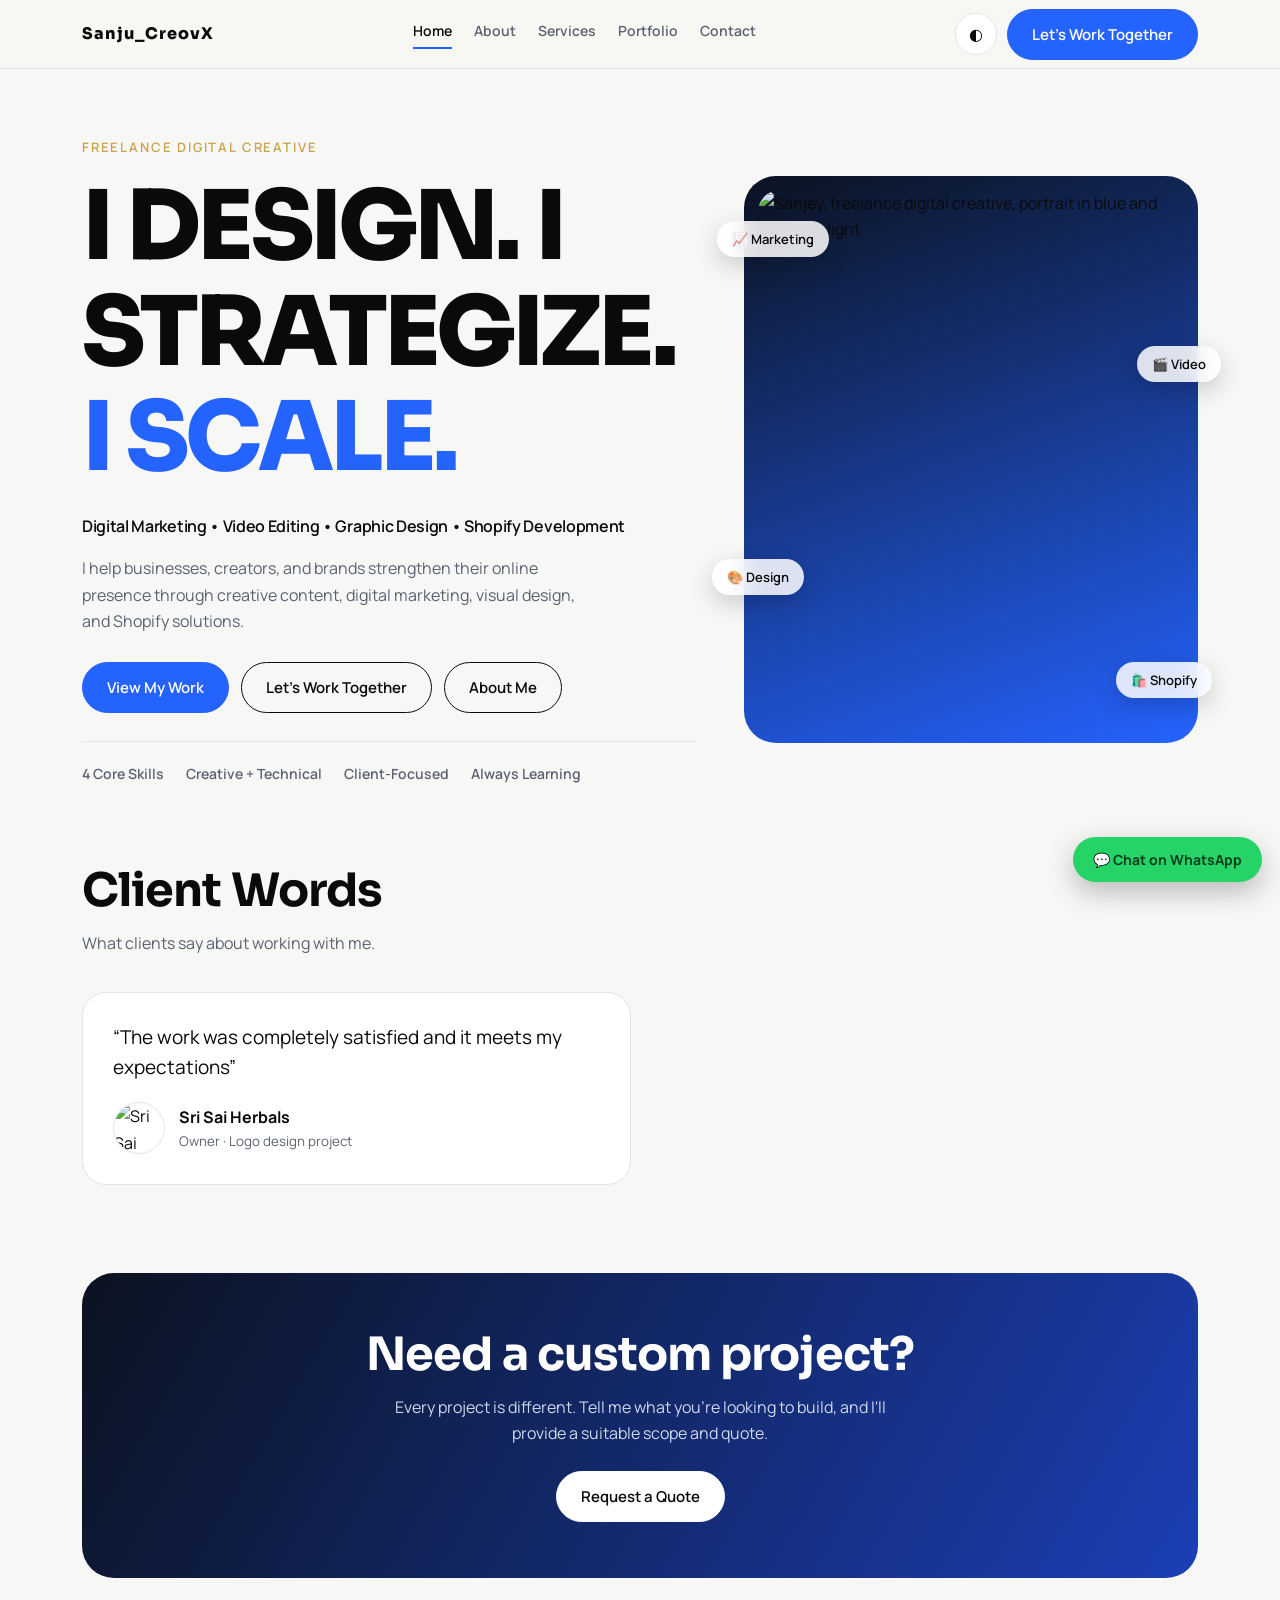
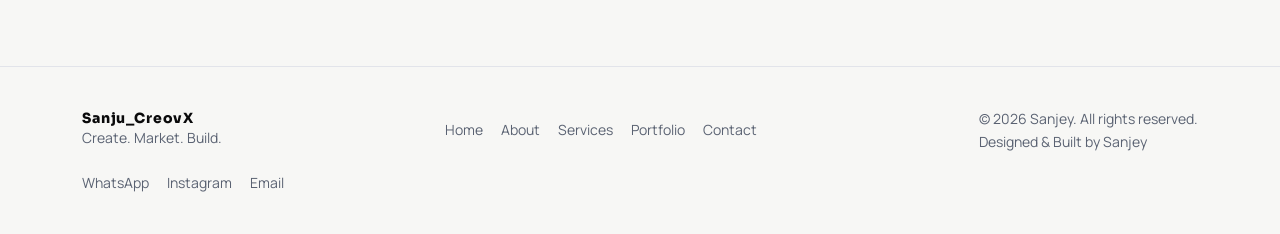
==== index.html @ 8a7eca06 "Add files via upload" ====
<!DOCTYPE html><html lang="en"><head>
<meta charset="utf-8">
<meta name="viewport" content="width=device-width, initial-scale=1">
<title>Sanjey | Freelance Digital Marketing, Video Editing &amp; Shopify</title>
<link rel="preconnect" href="https://fonts.googleapis.com"><link rel="preconnect" href="https://fonts.gstatic.com" crossorigin="">
<link href="https://fonts.googleapis.com/css2?family=Sora:wght@500;700;800&amp;family=Manrope:wght@400;500;600;700&amp;display=swap" rel="stylesheet">
<script>try{var t=localStorage.getItem("theme");if(t)document.documentElement.dataset.theme=t}catch(e){}</script>
<link rel="stylesheet" href="style.css">
<meta name="description" content="Freelance digital creative offering digital marketing, video editing, graphic design and Shopify store development for brands, creators and small businesses.">
<meta name="robots" content="index,follow,max-image-preview:large">
<meta name="theme-color" content="#0b1220">
<link rel="canonical" href="https://sanjeyyyyy.vercel.app/">
<meta property="og:site_name" content="Sanjey">
<meta property="og:type" content="website">
<meta property="og:title" content="Sanjey | Freelance Digital Marketing, Video Editing &amp; Shopify">
<meta property="og:description" content="Freelance digital creative offering digital marketing, video editing, graphic design and Shopify store development for brands, creators and small businesses.">
<meta property="og:url" content="https://sanjeyyyyy.vercel.app/">
<meta property="og:image" content="https://sanjeyyyyy.vercel.app/images/og-image.png">
<meta property="og:image:width" content="1200"><meta property="og:image:height" content="630">
<meta property="og:locale" content="en_IN">
<meta name="twitter:card" content="summary_large_image">
<meta name="twitter:title" content="Sanjey | Freelance Digital Marketing, Video Editing &amp; Shopify">
<meta name="twitter:description" content="Freelance digital creative offering digital marketing, video editing, graphic design and Shopify store development for brands, creators and small businesses.">
<meta name="twitter:image" content="https://sanjeyyyyy.vercel.app/images/og-image.png">
<link rel="icon" href="favicon.svg" type="image/svg+xml">
<link rel="apple-touch-icon" href="apple-touch-icon.png">
<link rel="preload" as="image" href="images/sanjey-neon.webp" fetchpriority="high">
<script type="application/ld+json">{"@context":"https://schema.org","@graph":[{"@type":"WebSite","@id":"https://sanjeyyyyy.vercel.app/#website","url":"https://sanjeyyyyy.vercel.app/","name":"Sanjey","inLanguage":"en-IN"},{"@type":["Person","ProfessionalService"],"@id":"https://sanjeyyyyy.vercel.app/#sanjey","name":"Sanjey","url":"https://sanjeyyyyy.vercel.app/","image":"https://sanjeyyyyy.vercel.app/images/sanjey-neon.webp","jobTitle":"Freelance Digital Creative","description":"Freelance digital creative offering digital marketing, video editing, graphic design and Shopify store development for brands, creators and small businesses.","areaServed":"IN","knowsAbout":["Digital Marketing","Video Editing","Graphic Design","Shopify Development","Social Media Marketing","Meta Ads"],"sameAs":["https://instagram.com/Sanjuu_CreovX"],"hasOfferCatalog":{"@type":"OfferCatalog","name":"Services","itemListElement":[{"@type":"Offer","itemOffered":{"@type":"Service","name":"Digital Marketing"}},{"@type":"Offer","itemOffered":{"@type":"Service","name":"Video Editing"}},{"@type":"Offer","itemOffered":{"@type":"Service","name":"Graphic Design"}},{"@type":"Offer","itemOffered":{"@type":"Service","name":"Shopify Development"}}]}}]}</script>

</head>
<body>
<nav><div class="wrap">
<a href="index.html" class="logo">Sanju_CreovX</a>
<div class="links" id="links"><a href="index.html" class="on">Home</a><a href="about.html">About</a><a href="services.html">Services</a><a href="portfolio.html">Portfolio</a><a href="contact.html">Contact</a></div>
<div class="nr"><button class="ib" id="theme" aria-label="Toggle dark mode">◐</button><a class="btn p cta-nav" href="contact.html">Let's Work Together</a><button class="ib burger" id="burger" aria-label="Menu">☰</button></div>
</div></nav>

<header class="hero" id="home"><div class="wrap hg">
<div>
<span class="tag">FREELANCE DIGITAL CREATIVE</span>
<h1>I DESIGN. I STRATEGIZE. <span>I SCALE.</span></h1>
<h2 class="line">Digital Marketing • Video Editing • Graphic Design • Shopify Development</h2>
<p>I help businesses, creators, and brands strengthen their online presence through creative content, digital marketing, visual design, and Shopify solutions.</p>
<div class="ctas"><a class="btn p" href="portfolio.html">View My Work</a><a class="btn" href="contact.html">Let's Work Together</a><a class="btn" href="about.html">About Me</a></div>
<div class="trust"><span>4 Core Skills</span><span>Creative + Technical</span><span>Client-Focused</span><span>Always Learning</span></div>
</div>
<div class="pic"><img src="images/sanjey-neon.webp" width="899" height="1200" alt="Sanjey, freelance digital creative, portrait in blue and magenta light" fetchpriority="high">
<span class="chip c1">📈 Marketing</span><span class="chip c2">🎬 Video</span><span class="chip c3">🎨 Design</span><span class="chip c4">🛍️ Shopify</span></div>
</div></header>

<section id="testimonials" style="padding-top:0"><div class="wrap rv">
<h2>Client Words</h2><p class="sub">What clients say about working with me.</p>
<div class="grid g2" id="testi"><figure class="card tq"><blockquote>“The work was completely satisfied and it meets my expectations”</blockquote><figcaption><img src="images/sri-sai-herbals-logo.webp" alt="Sri Sai Herbals logo"><span><b>Sri Sai Herbals</b><small>Owner · Logo design project</small></span></figcaption></figure></div>
</div></section>

<section style="padding-top:0"><div class="wrap rv"><div class="quote"><h2>Need a custom project?</h2><p>Every project is different. Tell me what you're looking to build, and I'll provide a suitable scope and quote.</p><a class="btn" href="contact.html">Request a Quote</a></div></div></section>

<footer><div class="wrap">
<div><div class="logo" style="color:var(--ink)">Sanju_CreovX</div>Create. Market. Build.</div>
<div class="fl"><a href="index.html">Home</a><a href="about.html">About</a><a href="services.html">Services</a><a href="portfolio.html">Portfolio</a><a href="contact.html">Contact</a></div>
<div>© 2026 Sanjey. All rights reserved.<br>Designed &amp; Built by Sanjey</div>
</div></footer>

<script src="main.js"></script>


</body></html>
---- style.css ----
:root{--bg:#f7f7f5;--ink:#0a0a0b;--navy:#0b1220;--mute:#5a6272;--line:#e2e4ea;--card:#fff;--blue:#2563ff;--gold:#c9a24b;--r:24px}
[data-theme=dark]{--bg:#0b1220;--ink:#f1f3f8;--mute:#9aa4b8;--line:#22304a;--card:#111b30}
*{box-sizing:border-box}html{scroll-behavior:smooth}
body{margin:0;background:var(--bg);color:var(--ink);font:16px/1.65 Manrope,system-ui,sans-serif}
h1,h2,h3,.logo{font-family:Sora,system-ui,sans-serif;line-height:1.1;margin:0}
a{color:inherit;text-decoration:none}img{max-width:100%;display:block}
.wrap{max-width:1160px;margin:0 auto;padding:0 22px}
section{padding:88px 0}
h2{font-size:clamp(28px,4.4vw,46px);letter-spacing:-.02em;margin-bottom:14px}
.sub{color:var(--mute);max-width:56ch;margin:0 0 36px}
.btn{display:inline-block;font:600 15px Manrope;padding:14px 24px;border-radius:999px;border:1.5px solid var(--ink);cursor:pointer;transition:transform .2s;background:none;color:var(--ink)}
.btn:hover{transform:translateY(-2px)}.btn.p{background:var(--blue);border-color:var(--blue);color:#fff}
:focus-visible{outline:3px solid var(--blue);outline-offset:3px}
nav{position:sticky;top:0;z-index:20;border-bottom:1px solid var(--line)}nav::before{content:"";position:absolute;inset:0;z-index:-1;backdrop-filter:blur(14px);-webkit-backdrop-filter:blur(14px);background:color-mix(in srgb,var(--bg) 82%,transparent)}
nav .wrap{display:flex;align-items:center;justify-content:space-between;height:68px;gap:16px}
.logo{font-weight:800;letter-spacing:.06em}
.links{display:flex;gap:22px;font-size:14px;font-weight:600}.links a{color:var(--mute)}.links a:hover{color:var(--ink)}
.nr{display:flex;gap:10px;align-items:center}
.ib{width:42px;height:42px;border-radius:50%;border:1px solid var(--line);background:var(--card);color:var(--ink);cursor:pointer;font-size:16px}
.burger{display:none}
@media(max-width:960px){.links{position:fixed;inset:68px 0 0;z-index:25;overflow-y:auto;background:var(--bg);flex-direction:column;padding:32px 22px;font-size:22px;gap:20px;display:none}.links a{padding:6px 0;color:var(--ink)}.links a.on{border-bottom:0;color:var(--blue)}body.menu-open{overflow:hidden}.links.open{display:flex}.burger{display:block}.cta-nav{display:none}}
.hero{padding:64px 0 80px}.hg{display:grid;grid-template-columns:1.15fr .85fr;gap:48px;align-items:center}
.tag{display:inline-block;font:600 13px Manrope;letter-spacing:.14em;color:var(--gold);margin-bottom:18px}
.hero h1{font-size:clamp(44px,8vw,96px);letter-spacing:-.04em;font-weight:800}
.hero h1 span{color:var(--blue)}
.line{font-weight:600;margin:22px 0 10px}.hero p{color:var(--mute);max-width:52ch}
.ctas{display:flex;gap:12px;flex-wrap:wrap;margin:28px 0}
.trust{display:flex;gap:10px 22px;flex-wrap:wrap;font-size:14px;font-weight:600;color:var(--mute);padding-top:20px;border-top:1px solid var(--line)}
.pic{position:relative;border-radius:32px;background:linear-gradient(160deg,var(--navy),var(--blue));padding:14px;aspect-ratio:4/5}
.pic img{width:100%;height:100%;object-fit:cover;border-radius:22px}
.chip{position:absolute;background:rgba(255,255,255,.85);backdrop-filter:blur(10px);color:#0a0a0b;font:600 13px Manrope;padding:9px 15px;border-radius:999px;box-shadow:0 8px 24px rgba(0,0,0,.18)}
.c1{top:8%;left:-6%}.c2{top:30%;right:-5%}.c3{bottom:26%;left:-7%}.c4{bottom:8%;right:-3%}
@media(max-width:860px){.hg{grid-template-columns:1fr}.pic{order:-1;max-width:420px}.c1,.c3{left:-2%}.c2,.c4{right:-2%}}
.grid{display:grid;gap:18px}.g2{grid-template-columns:repeat(2,1fr)}.g4{grid-template-columns:repeat(4,1fr)}
@media(max-width:860px){.g2,.g4{grid-template-columns:1fr}}@media(min-width:861px) and (max-width:1050px){.g4{grid-template-columns:repeat(2,1fr)}}
.card{background:var(--card);border:1px solid var(--line);border-radius:var(--r);padding:30px;transition:transform .25s,box-shadow .25s}
.card:hover{transform:translateY(-4px);box-shadow:0 18px 40px rgba(11,18,32,.1)}
.card h3{font-size:22px;margin-bottom:10px}.card p{color:var(--mute);margin:0 0 14px}
.card ul{margin:0 0 18px;padding-left:18px;color:var(--mute);font-size:14.5px;columns:2}
.card .more{font-weight:700;color:var(--blue)}
.ico{font-size:30px;margin-bottom:14px}
.about{display:grid;grid-template-columns:.8fr 1.2fr;gap:48px;align-items:center}
@media(max-width:860px){.about{grid-template-columns:1fr}}
.about img{border-radius:28px;aspect-ratio:1;object-fit:cover;object-position:top;width:100%}
.chips{display:flex;flex-wrap:wrap;gap:8px;margin-top:18px}
.chips span{border:1px solid var(--line);background:var(--card);border-radius:999px;padding:7px 14px;font-size:14px;font-weight:600}
.dark{background:var(--navy);color:#f1f3f8}.dark .sub,.dark .card p{color:#a8b2c8}
.dark .card{background:#111c33;border-color:#22304a}.dark .tab{color:#f1f3f8;border-color:#2a3a58}
.dark .chips span{background:#0b1220;border-color:#2a3a58}
.tabs{display:flex;gap:8px;flex-wrap:wrap;margin-bottom:22px}
.tab{font:600 14px Manrope;padding:10px 18px;border-radius:999px;border:1px solid var(--line);background:none;color:var(--ink);cursor:pointer;white-space:nowrap}
.tab.on{background:var(--blue);border-color:var(--blue);color:#fff}
.tools{display:flex;flex-wrap:wrap;gap:10px;margin-top:26px}
.dark .tools span{background:#111c33;border:1px solid #22304a;border-radius:14px;padding:10px 16px;font-weight:600;font-size:14px}
.proj .th{aspect-ratio:16/10;border-radius:18px;margin-bottom:16px;display:flex;align-items:flex-end;padding:14px;color:#fff;font:700 13px Sora}
.proj small{color:var(--blue);font-weight:700}.proj .badge{float:right;font-size:11px;border:1px solid var(--line);border-radius:999px;padding:2px 10px;color:var(--mute)}
.proj.hide{display:none}
.vid{aspect-ratio:16/9;border-radius:20px;background:linear-gradient(135deg,#0b1220,#1f3a8a);display:grid;place-items:center;margin-bottom:14px}
.play{width:64px;height:64px;border-radius:50%;background:#fff;color:#0a0a0b;display:grid;place-items:center;font-size:22px}
.steps{counter-reset:s}.step{counter-increment:s;padding:24px}.step::before{content:"0" counter(s);font:800 34px Sora;color:var(--blue);display:block;margin-bottom:10px}
.step h3{font-size:19px}
.g5{grid-template-columns:repeat(5,1fr)}@media(max-width:1000px){.g5{grid-template-columns:1fr 1fr}}@media(max-width:600px){.g5{grid-template-columns:1fr}}
.quote{background:linear-gradient(120deg,var(--navy),#1b3fb5);color:#fff;border-radius:32px;padding:56px 32px;text-align:center}
.quote p{color:#cfd7ea;max-width:52ch;margin:12px auto 24px}.quote .btn{background:#fff;color:#0a0a0b;border-color:#fff}
form{display:grid;gap:14px;grid-template-columns:1fr 1fr}form .f{grid-column:1/-1}
@media(max-width:700px){form{grid-template-columns:1fr}}
label{font-size:13px;font-weight:700;display:grid;gap:6px}
input,select,textarea{font:inherit;padding:13px 14px;border-radius:14px;border:1px solid var(--line);background:var(--card);color:var(--ink);width:100%}
.hp{position:absolute;left:-9999px}#ok{display:none;padding:18px;border-radius:16px;background:#e8f0ff;color:#0b1220;font-weight:600;margin-top:16px}
footer{border-top:1px solid var(--line);padding:40px 0;color:var(--mute);font-size:14px}
footer .wrap{display:flex;flex-wrap:wrap;gap:18px;justify-content:space-between;align-items:center}
.fl{display:flex;gap:18px}
.rv{opacity:0;transform:translateY(18px);transition:opacity .6s,transform .6s}.rv.in{opacity:1;transform:none}
@media(prefers-reduced-motion:reduce){*{transition:none!important;scroll-behavior:auto!important}.rv{opacity:1;transform:none}}
.links a.on{color:var(--ink);border-bottom:2px solid var(--blue);padding-bottom:4px}

.proj .th.img{background:#fff;border:1px solid var(--line);padding:10px;align-items:center;justify-content:center}.proj .th.img img{width:100%;height:100%;object-fit:contain}
.tq{margin:0}.tq blockquote{margin:0 0 20px;font-size:19px;line-height:1.55}.tq figcaption{display:flex;align-items:center;gap:14px}.tq img{width:52px;height:52px;border-radius:50%;object-fit:cover;background:#fff;border:1px solid var(--line)}.tq small{display:block;color:var(--mute)}
.wa{position:fixed;right:18px;bottom:calc(18px + env(safe-area-inset-bottom,0px));z-index:30;background:#25D366;color:#073b1d;font:700 14px Manrope;padding:13px 20px;border-radius:999px;box-shadow:0 10px 28px rgba(0,0,0,.25);transition:transform .2s}.wa:hover{transform:translateY(-2px)}@media(max-width:480px){.wa{font-size:13px;padding:12px 16px}}.soc a:hover{color:var(--ink)}
section h1{font-size:clamp(28px,4.4vw,46px);letter-spacing:-.02em;margin-bottom:14px}h2.line{font-size:inherit;line-height:1.65;font-family:Manrope,system-ui,sans-serif}
@media(max-width:960px){.links a.on{border-bottom:0;padding-bottom:6px;color:var(--blue)}}body.menu-open .wa{display:none}
.pic img{object-position:center 18%}
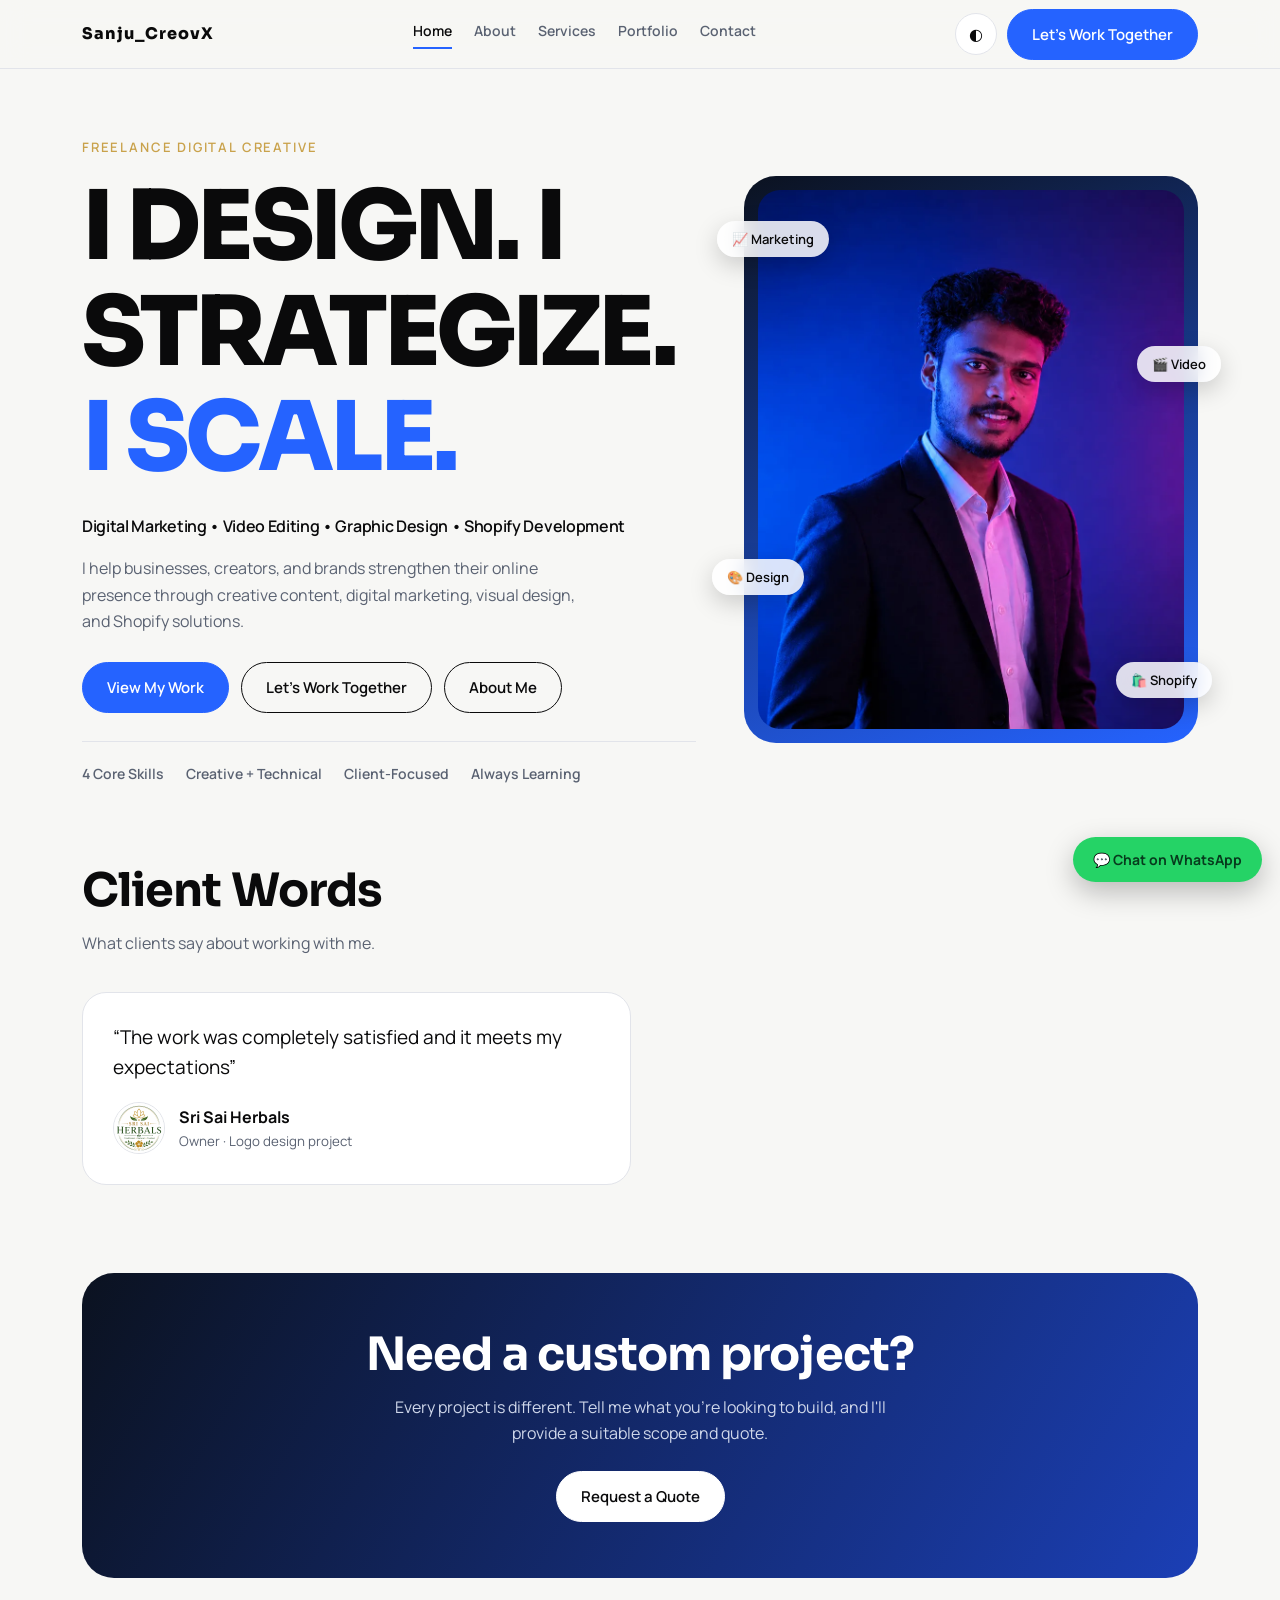
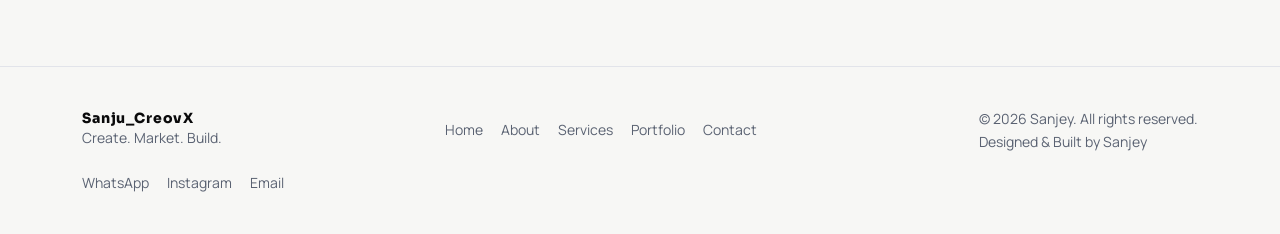
==== commit a8001733: "Add files via upload" ====
--- a/index.html
+++ b/index.html
@@ -15,17 +15,17 @@
 <meta property="og:title" content="Sanjey | Freelance Digital Marketing, Video Editing &amp; Shopify">
 <meta property="og:description" content="Freelance digital creative offering digital marketing, video editing, graphic design and Shopify store development for brands, creators and small businesses.">
 <meta property="og:url" content="https://sanjeyyyyy.vercel.app/">
-<meta property="og:image" content="https://sanjeyyyyy.vercel.app/images/og-image.png">
+<meta property="og:image" content="https://sanjeyyyyy.vercel.app/og-image.png">
 <meta property="og:image:width" content="1200"><meta property="og:image:height" content="630">
 <meta property="og:locale" content="en_IN">
 <meta name="twitter:card" content="summary_large_image">
 <meta name="twitter:title" content="Sanjey | Freelance Digital Marketing, Video Editing &amp; Shopify">
 <meta name="twitter:description" content="Freelance digital creative offering digital marketing, video editing, graphic design and Shopify store development for brands, creators and small businesses.">
-<meta name="twitter:image" content="https://sanjeyyyyy.vercel.app/images/og-image.png">
+<meta name="twitter:image" content="https://sanjeyyyyy.vercel.app/og-image.png">
 <link rel="icon" href="favicon.svg" type="image/svg+xml">
 <link rel="apple-touch-icon" href="apple-touch-icon.png">
-<link rel="preload" as="image" href="images/sanjey-neon.webp" fetchpriority="high">
-<script type="application/ld+json">{"@context":"https://schema.org","@graph":[{"@type":"WebSite","@id":"https://sanjeyyyyy.vercel.app/#website","url":"https://sanjeyyyyy.vercel.app/","name":"Sanjey","inLanguage":"en-IN"},{"@type":["Person","ProfessionalService"],"@id":"https://sanjeyyyyy.vercel.app/#sanjey","name":"Sanjey","url":"https://sanjeyyyyy.vercel.app/","image":"https://sanjeyyyyy.vercel.app/images/sanjey-neon.webp","jobTitle":"Freelance Digital Creative","description":"Freelance digital creative offering digital marketing, video editing, graphic design and Shopify store development for brands, creators and small businesses.","areaServed":"IN","knowsAbout":["Digital Marketing","Video Editing","Graphic Design","Shopify Development","Social Media Marketing","Meta Ads"],"sameAs":["https://instagram.com/Sanjuu_CreovX"],"hasOfferCatalog":{"@type":"OfferCatalog","name":"Services","itemListElement":[{"@type":"Offer","itemOffered":{"@type":"Service","name":"Digital Marketing"}},{"@type":"Offer","itemOffered":{"@type":"Service","name":"Video Editing"}},{"@type":"Offer","itemOffered":{"@type":"Service","name":"Graphic Design"}},{"@type":"Offer","itemOffered":{"@type":"Service","name":"Shopify Development"}}]}}]}</script>
+<link rel="preload" as="image" href="sanjey-neon.webp" fetchpriority="high">
+<script type="application/ld+json">{"@context":"https://schema.org","@graph":[{"@type":"WebSite","@id":"https://sanjeyyyyy.vercel.app/#website","url":"https://sanjeyyyyy.vercel.app/","name":"Sanjey","inLanguage":"en-IN"},{"@type":["Person","ProfessionalService"],"@id":"https://sanjeyyyyy.vercel.app/#sanjey","name":"Sanjey","url":"https://sanjeyyyyy.vercel.app/","image":"https://sanjeyyyyy.vercel.app/sanjey-neon.webp","jobTitle":"Freelance Digital Creative","description":"Freelance digital creative offering digital marketing, video editing, graphic design and Shopify store development for brands, creators and small businesses.","areaServed":"IN","knowsAbout":["Digital Marketing","Video Editing","Graphic Design","Shopify Development","Social Media Marketing","Meta Ads"],"sameAs":["https://instagram.com/Sanjuu_CreovX"],"hasOfferCatalog":{"@type":"OfferCatalog","name":"Services","itemListElement":[{"@type":"Offer","itemOffered":{"@type":"Service","name":"Digital Marketing"}},{"@type":"Offer","itemOffered":{"@type":"Service","name":"Video Editing"}},{"@type":"Offer","itemOffered":{"@type":"Service","name":"Graphic Design"}},{"@type":"Offer","itemOffered":{"@type":"Service","name":"Shopify Development"}}]}}]}</script>
 
 </head>
 <body>
@@ -44,13 +44,13 @@
 <div class="ctas"><a class="btn p" href="portfolio.html">View My Work</a><a class="btn" href="contact.html">Let's Work Together</a><a class="btn" href="about.html">About Me</a></div>
 <div class="trust"><span>4 Core Skills</span><span>Creative + Technical</span><span>Client-Focused</span><span>Always Learning</span></div>
 </div>
-<div class="pic"><img src="images/sanjey-neon.webp" width="899" height="1200" alt="Sanjey, freelance digital creative, portrait in blue and magenta light" fetchpriority="high">
+<div class="pic"><img src="sanjey-neon.webp" width="899" height="1200" alt="Sanjey, freelance digital creative, portrait in blue and magenta light" fetchpriority="high">
 <span class="chip c1">📈 Marketing</span><span class="chip c2">🎬 Video</span><span class="chip c3">🎨 Design</span><span class="chip c4">🛍️ Shopify</span></div>
 </div></header>
 
 <section id="testimonials" style="padding-top:0"><div class="wrap rv">
 <h2>Client Words</h2><p class="sub">What clients say about working with me.</p>
-<div class="grid g2" id="testi"><figure class="card tq"><blockquote>“The work was completely satisfied and it meets my expectations”</blockquote><figcaption><img src="images/sri-sai-herbals-logo.webp" alt="Sri Sai Herbals logo"><span><b>Sri Sai Herbals</b><small>Owner · Logo design project</small></span></figcaption></figure></div>
+<div class="grid g2" id="testi"><figure class="card tq"><blockquote>“The work was completely satisfied and it meets my expectations”</blockquote><figcaption><img src="sri-sai-herbals-logo.webp" alt="Sri Sai Herbals logo"><span><b>Sri Sai Herbals</b><small>Owner · Logo design project</small></span></figcaption></figure></div>
 </div></section>
 
 <section style="padding-top:0"><div class="wrap rv"><div class="quote"><h2>Need a custom project?</h2><p>Every project is different. Tell me what you're looking to build, and I'll provide a suitable scope and quote.</p><a class="btn" href="contact.html">Request a Quote</a></div></div></section>
--- a/style.css
+++ b/style.css
@@ -80,3 +80,4 @@
 section h1{font-size:clamp(28px,4.4vw,46px);letter-spacing:-.02em;margin-bottom:14px}h2.line{font-size:inherit;line-height:1.65;font-family:Manrope,system-ui,sans-serif}
 @media(max-width:960px){.links a.on{border-bottom:0;padding-bottom:6px;color:var(--blue)}}body.menu-open .wa{display:none}
 .pic img{object-position:center 18%}
+img{height:auto}.pic img{height:100%}.about img{height:auto;width:100%;aspect-ratio:1;max-height:560px}
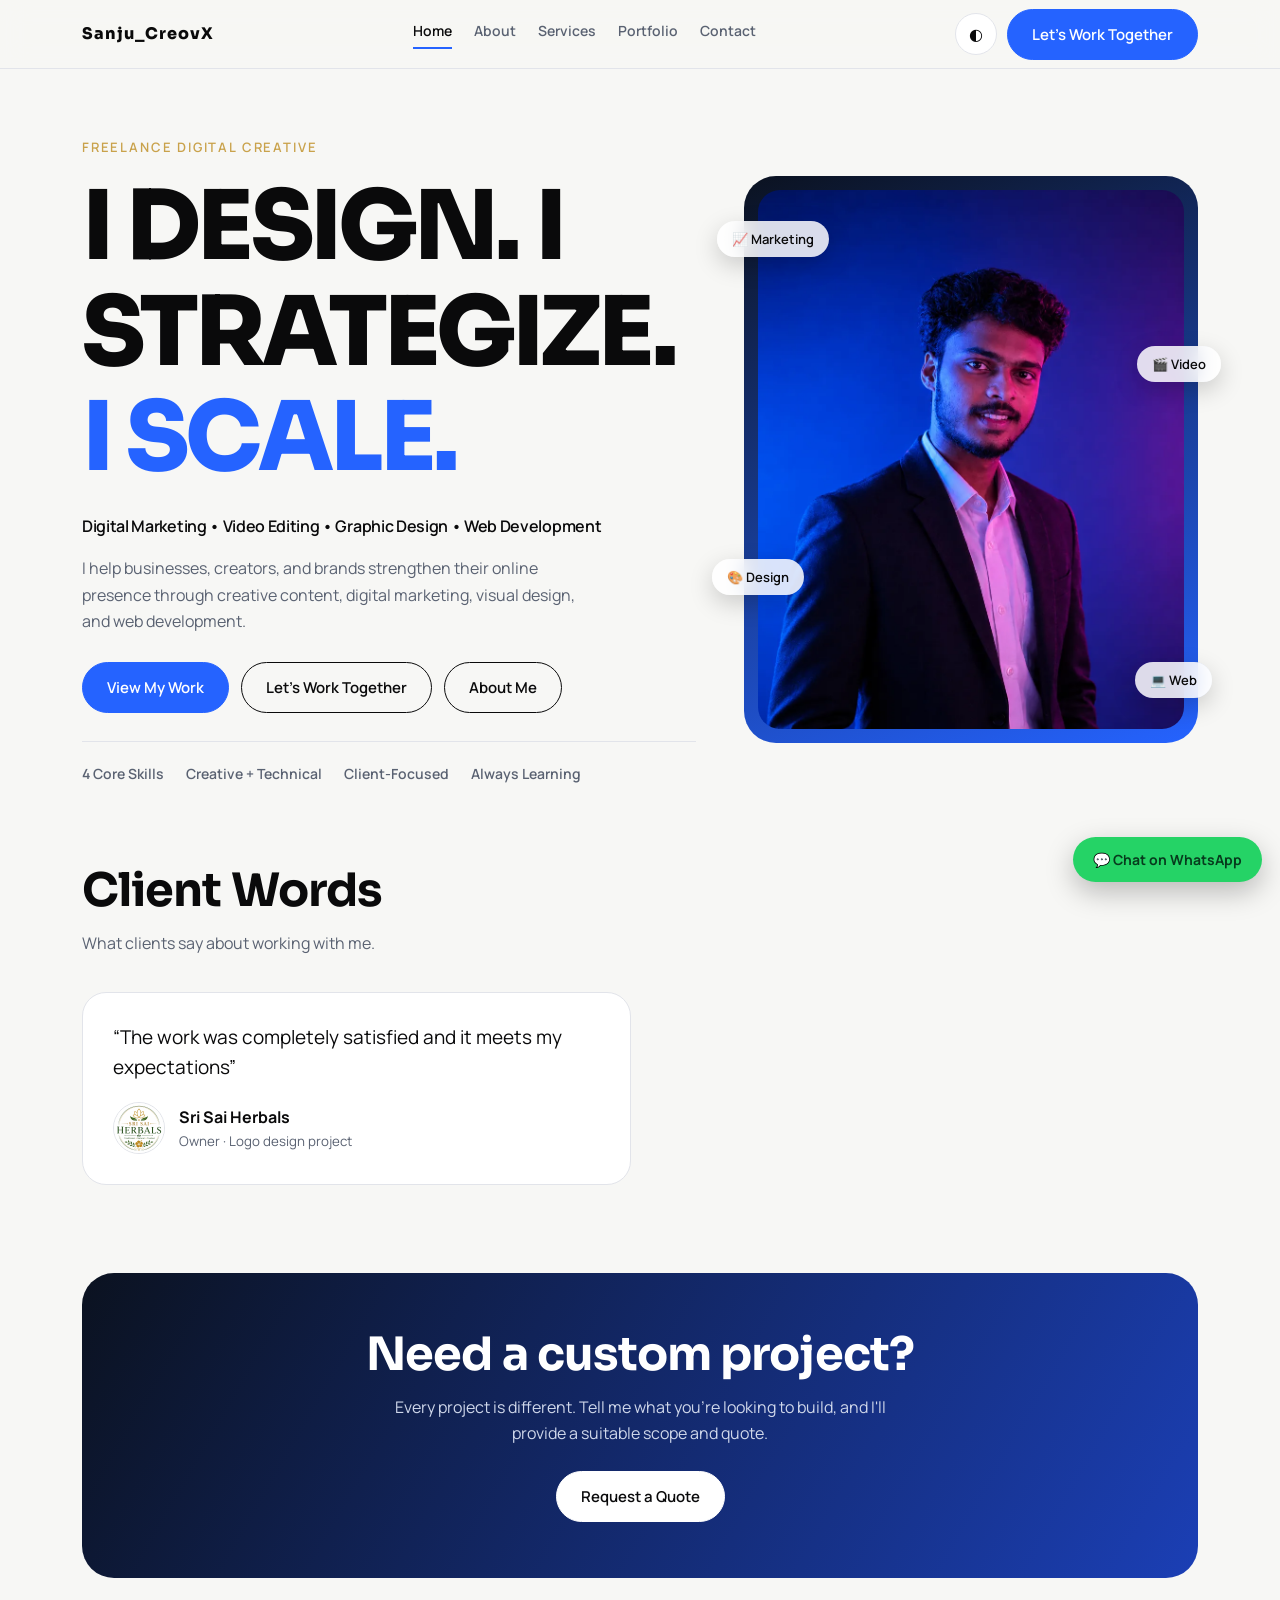
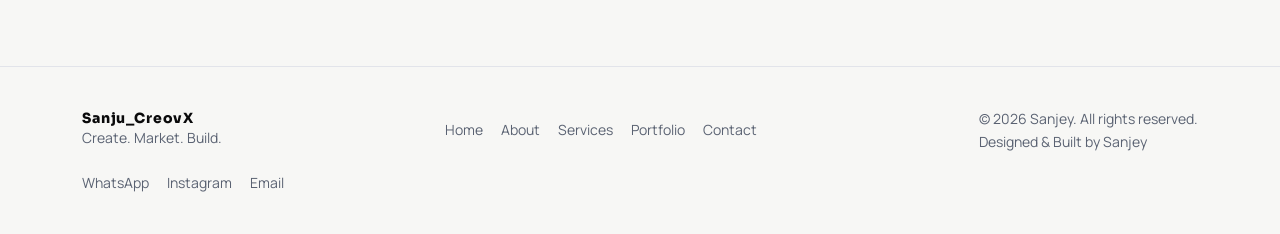
==== commit 5b397b4e: "Add files via upload" ====
--- a/index.html
+++ b/index.html
@@ -1,31 +1,31 @@
 <!DOCTYPE html><html lang="en"><head>
 <meta charset="utf-8">
 <meta name="viewport" content="width=device-width, initial-scale=1">
-<title>Sanjey | Freelance Digital Marketing, Video Editing &amp; Shopify</title>
+<title>Sanjey | Freelance Digital Marketing, Video Editing &amp; Web Development</title>
 <link rel="preconnect" href="https://fonts.googleapis.com"><link rel="preconnect" href="https://fonts.gstatic.com" crossorigin="">
 <link href="https://fonts.googleapis.com/css2?family=Sora:wght@500;700;800&amp;family=Manrope:wght@400;500;600;700&amp;display=swap" rel="stylesheet">
 <script>try{var t=localStorage.getItem("theme");if(t)document.documentElement.dataset.theme=t}catch(e){}</script>
 <link rel="stylesheet" href="style.css">
-<meta name="description" content="Freelance digital creative offering digital marketing, video editing, graphic design and Shopify store development for brands, creators and small businesses.">
+<meta name="description" content="Freelance digital creative offering digital marketing, video editing, graphic design and web development for brands, creators and small businesses.">
 <meta name="robots" content="index,follow,max-image-preview:large">
 <meta name="theme-color" content="#0b1220">
 <link rel="canonical" href="https://sanjeyyyyy.vercel.app/">
 <meta property="og:site_name" content="Sanjey">
 <meta property="og:type" content="website">
-<meta property="og:title" content="Sanjey | Freelance Digital Marketing, Video Editing &amp; Shopify">
-<meta property="og:description" content="Freelance digital creative offering digital marketing, video editing, graphic design and Shopify store development for brands, creators and small businesses.">
+<meta property="og:title" content="Sanjey | Freelance Digital Marketing, Video Editing &amp; Web Development">
+<meta property="og:description" content="Freelance digital creative offering digital marketing, video editing, graphic design and web development for brands, creators and small businesses.">
 <meta property="og:url" content="https://sanjeyyyyy.vercel.app/">
 <meta property="og:image" content="https://sanjeyyyyy.vercel.app/og-image.png">
 <meta property="og:image:width" content="1200"><meta property="og:image:height" content="630">
 <meta property="og:locale" content="en_IN">
 <meta name="twitter:card" content="summary_large_image">
-<meta name="twitter:title" content="Sanjey | Freelance Digital Marketing, Video Editing &amp; Shopify">
-<meta name="twitter:description" content="Freelance digital creative offering digital marketing, video editing, graphic design and Shopify store development for brands, creators and small businesses.">
+<meta name="twitter:title" content="Sanjey | Freelance Digital Marketing, Video Editing &amp; Web Development">
+<meta name="twitter:description" content="Freelance digital creative offering digital marketing, video editing, graphic design and web development for brands, creators and small businesses.">
 <meta name="twitter:image" content="https://sanjeyyyyy.vercel.app/og-image.png">
 <link rel="icon" href="favicon.svg" type="image/svg+xml">
 <link rel="apple-touch-icon" href="apple-touch-icon.png">
 <link rel="preload" as="image" href="sanjey-neon.webp" fetchpriority="high">
-<script type="application/ld+json">{"@context":"https://schema.org","@graph":[{"@type":"WebSite","@id":"https://sanjeyyyyy.vercel.app/#website","url":"https://sanjeyyyyy.vercel.app/","name":"Sanjey","inLanguage":"en-IN"},{"@type":["Person","ProfessionalService"],"@id":"https://sanjeyyyyy.vercel.app/#sanjey","name":"Sanjey","url":"https://sanjeyyyyy.vercel.app/","image":"https://sanjeyyyyy.vercel.app/sanjey-neon.webp","jobTitle":"Freelance Digital Creative","description":"Freelance digital creative offering digital marketing, video editing, graphic design and Shopify store development for brands, creators and small businesses.","areaServed":"IN","knowsAbout":["Digital Marketing","Video Editing","Graphic Design","Shopify Development","Social Media Marketing","Meta Ads"],"sameAs":["https://instagram.com/Sanjuu_CreovX"],"hasOfferCatalog":{"@type":"OfferCatalog","name":"Services","itemListElement":[{"@type":"Offer","itemOffered":{"@type":"Service","name":"Digital Marketing"}},{"@type":"Offer","itemOffered":{"@type":"Service","name":"Video Editing"}},{"@type":"Offer","itemOffered":{"@type":"Service","name":"Graphic Design"}},{"@type":"Offer","itemOffered":{"@type":"Service","name":"Shopify Development"}}]}}]}</script>
+<script type="application/ld+json">{"@context":"https://schema.org","@graph":[{"@type":"WebSite","@id":"https://sanjeyyyyy.vercel.app/#website","url":"https://sanjeyyyyy.vercel.app/","name":"Sanjey","inLanguage":"en-IN"},{"@type":["Person","ProfessionalService"],"@id":"https://sanjeyyyyy.vercel.app/#sanjey","name":"Sanjey","url":"https://sanjeyyyyy.vercel.app/","image":"https://sanjeyyyyy.vercel.app/sanjey-neon.webp","jobTitle":"Freelance Digital Creative","description":"Freelance digital creative offering digital marketing, video editing, graphic design and web development for brands, creators and small businesses.","areaServed":"IN","knowsAbout":["Digital Marketing","Video Editing","Graphic Design","Web Development","Social Media Marketing","Meta Ads"],"sameAs":["https://instagram.com/Sanjuu_CreovX"],"hasOfferCatalog":{"@type":"OfferCatalog","name":"Services","itemListElement":[{"@type":"Offer","itemOffered":{"@type":"Service","name":"Digital Marketing"}},{"@type":"Offer","itemOffered":{"@type":"Service","name":"Video Editing"}},{"@type":"Offer","itemOffered":{"@type":"Service","name":"Graphic Design"}},{"@type":"Offer","itemOffered":{"@type":"Service","name":"Web Development"}}]}}]}</script>
 
 </head>
 <body>
@@ -39,13 +39,13 @@
 <div>
 <span class="tag">FREELANCE DIGITAL CREATIVE</span>
 <h1>I DESIGN. I STRATEGIZE. <span>I SCALE.</span></h1>
-<h2 class="line">Digital Marketing • Video Editing • Graphic Design • Shopify Development</h2>
-<p>I help businesses, creators, and brands strengthen their online presence through creative content, digital marketing, visual design, and Shopify solutions.</p>
+<h2 class="line">Digital Marketing • Video Editing • Graphic Design • Web Development</h2>
+<p>I help businesses, creators, and brands strengthen their online presence through creative content, digital marketing, visual design, and web development.</p>
 <div class="ctas"><a class="btn p" href="portfolio.html">View My Work</a><a class="btn" href="contact.html">Let's Work Together</a><a class="btn" href="about.html">About Me</a></div>
 <div class="trust"><span>4 Core Skills</span><span>Creative + Technical</span><span>Client-Focused</span><span>Always Learning</span></div>
 </div>
 <div class="pic"><img src="sanjey-neon.webp" width="899" height="1200" alt="Sanjey, freelance digital creative, portrait in blue and magenta light" fetchpriority="high">
-<span class="chip c1">📈 Marketing</span><span class="chip c2">🎬 Video</span><span class="chip c3">🎨 Design</span><span class="chip c4">🛍️ Shopify</span></div>
+<span class="chip c1">📈 Marketing</span><span class="chip c2">🎬 Video</span><span class="chip c3">🎨 Design</span><span class="chip c4">💻 Web</span></div>
 </div></header>
 
 <section id="testimonials" style="padding-top:0"><div class="wrap rv">
--- a/style.css
+++ b/style.css
@@ -81,3 +81,4 @@
 @media(max-width:960px){.links a.on{border-bottom:0;padding-bottom:6px;color:var(--blue)}}body.menu-open .wa{display:none}
 .pic img{object-position:center 18%}
 img{height:auto}.pic img{height:100%}.about img{height:auto;width:100%;aspect-ratio:1;max-height:560px}
+.proj.wip{border-style:dashed;background:transparent}.proj.wip:hover{transform:none;box-shadow:none}.proj.wip .th{background:repeating-linear-gradient(135deg,var(--card),var(--card) 10px,var(--bg) 10px,var(--bg) 20px);border:1px dashed var(--line);color:var(--mute);align-items:center;justify-content:center}
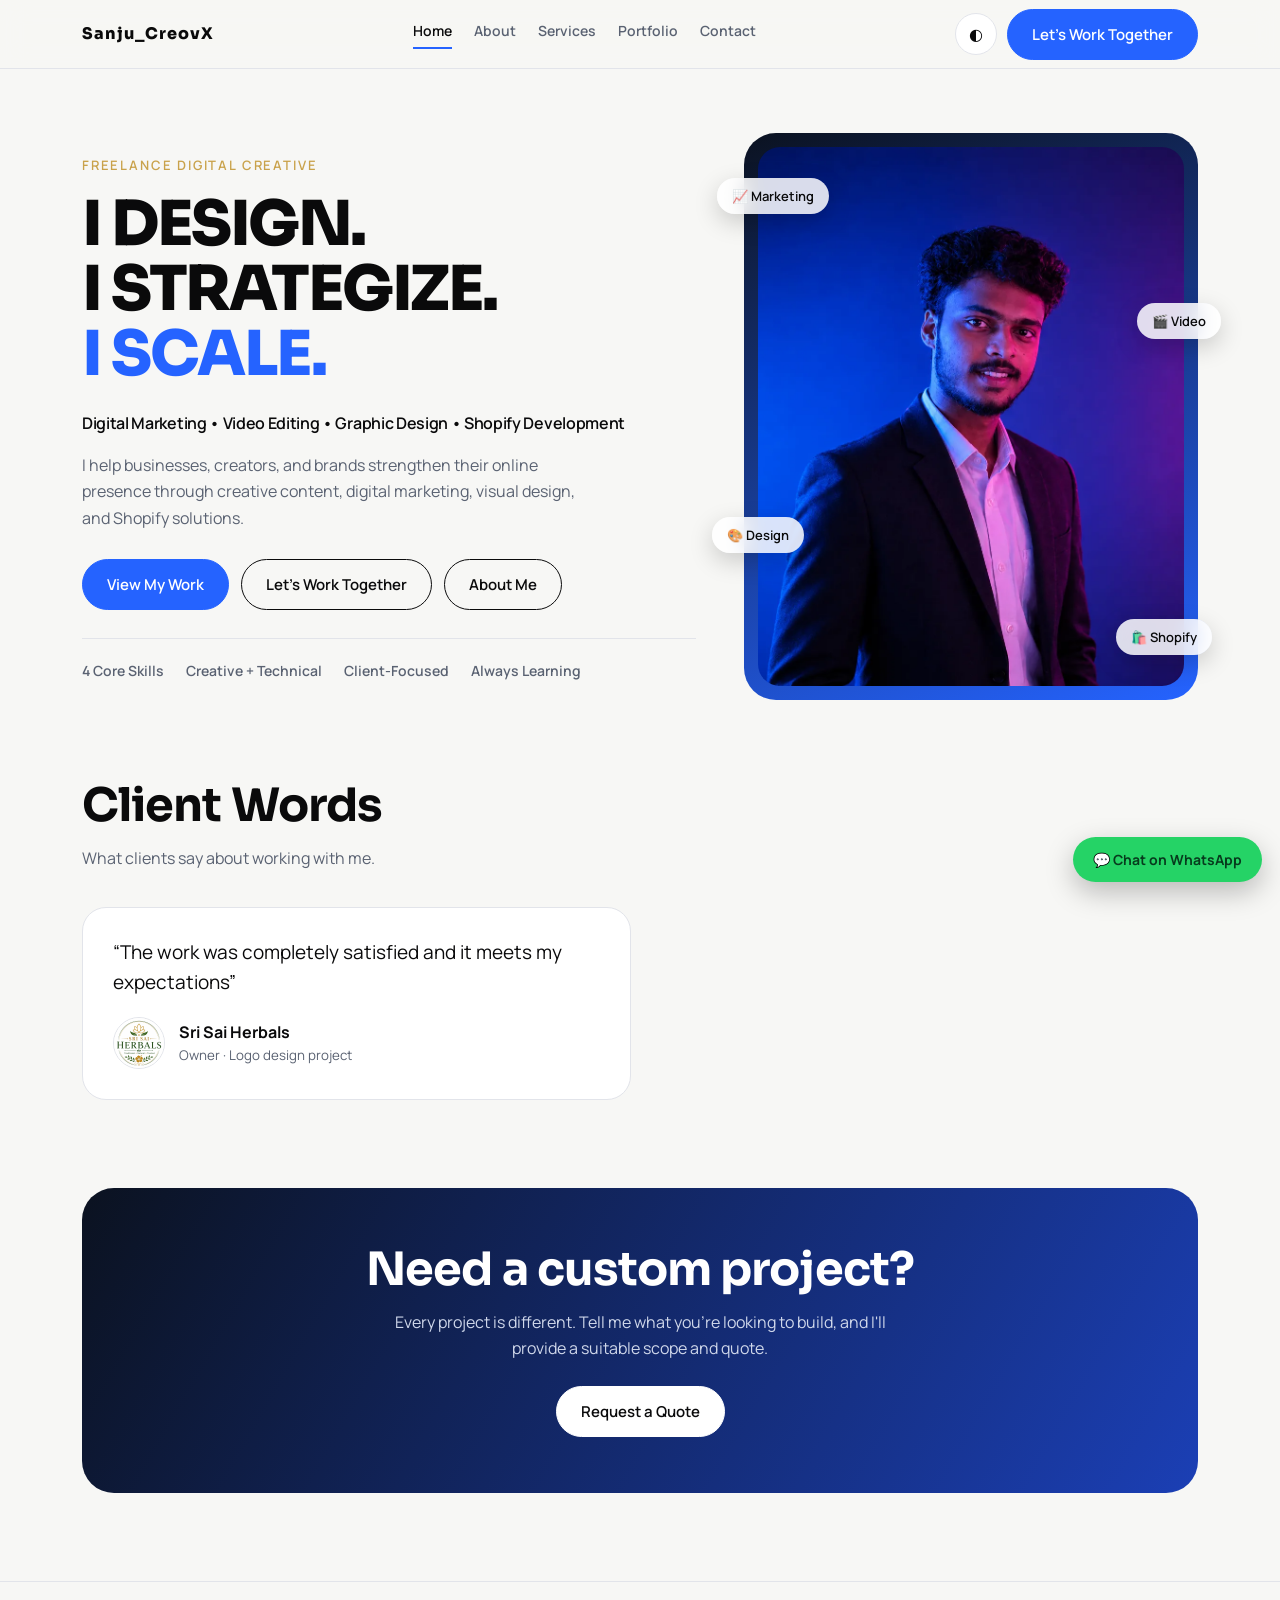
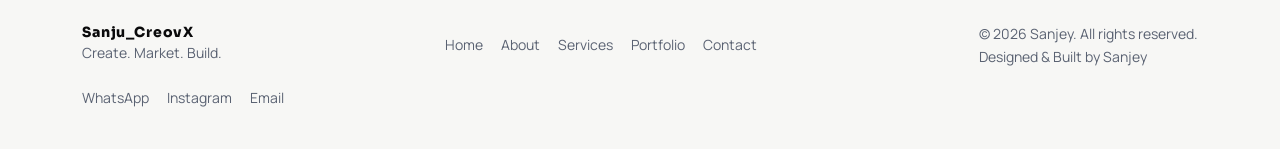
==== commit 9160176e: "Add files via upload" ====
--- a/index.html
+++ b/index.html
@@ -1,31 +1,31 @@
 <!DOCTYPE html><html lang="en"><head>
 <meta charset="utf-8">
 <meta name="viewport" content="width=device-width, initial-scale=1">
-<title>Sanjey | Freelance Digital Marketing, Video Editing &amp; Web Development</title>
+<title>Sanjey | Freelance Digital Marketing, Video Editing &amp; Shopify</title>
 <link rel="preconnect" href="https://fonts.googleapis.com"><link rel="preconnect" href="https://fonts.gstatic.com" crossorigin="">
 <link href="https://fonts.googleapis.com/css2?family=Sora:wght@500;700;800&amp;family=Manrope:wght@400;500;600;700&amp;display=swap" rel="stylesheet">
 <script>try{var t=localStorage.getItem("theme");if(t)document.documentElement.dataset.theme=t}catch(e){}</script>
 <link rel="stylesheet" href="style.css">
-<meta name="description" content="Freelance digital creative offering digital marketing, video editing, graphic design and web development for brands, creators and small businesses.">
+<meta name="description" content="Freelance digital creative offering digital marketing, video editing, graphic design and Shopify store development for brands, creators and small businesses.">
 <meta name="robots" content="index,follow,max-image-preview:large">
 <meta name="theme-color" content="#0b1220">
 <link rel="canonical" href="https://sanjeyyyyy.vercel.app/">
 <meta property="og:site_name" content="Sanjey">
 <meta property="og:type" content="website">
-<meta property="og:title" content="Sanjey | Freelance Digital Marketing, Video Editing &amp; Web Development">
-<meta property="og:description" content="Freelance digital creative offering digital marketing, video editing, graphic design and web development for brands, creators and small businesses.">
+<meta property="og:title" content="Sanjey | Freelance Digital Marketing, Video Editing &amp; Shopify">
+<meta property="og:description" content="Freelance digital creative offering digital marketing, video editing, graphic design and Shopify store development for brands, creators and small businesses.">
 <meta property="og:url" content="https://sanjeyyyyy.vercel.app/">
 <meta property="og:image" content="https://sanjeyyyyy.vercel.app/og-image.png">
 <meta property="og:image:width" content="1200"><meta property="og:image:height" content="630">
 <meta property="og:locale" content="en_IN">
 <meta name="twitter:card" content="summary_large_image">
-<meta name="twitter:title" content="Sanjey | Freelance Digital Marketing, Video Editing &amp; Web Development">
-<meta name="twitter:description" content="Freelance digital creative offering digital marketing, video editing, graphic design and web development for brands, creators and small businesses.">
+<meta name="twitter:title" content="Sanjey | Freelance Digital Marketing, Video Editing &amp; Shopify">
+<meta name="twitter:description" content="Freelance digital creative offering digital marketing, video editing, graphic design and Shopify store development for brands, creators and small businesses.">
 <meta name="twitter:image" content="https://sanjeyyyyy.vercel.app/og-image.png">
 <link rel="icon" href="favicon.svg" type="image/svg+xml">
 <link rel="apple-touch-icon" href="apple-touch-icon.png">
 <link rel="preload" as="image" href="sanjey-neon.webp" fetchpriority="high">
-<script type="application/ld+json">{"@context":"https://schema.org","@graph":[{"@type":"WebSite","@id":"https://sanjeyyyyy.vercel.app/#website","url":"https://sanjeyyyyy.vercel.app/","name":"Sanjey","inLanguage":"en-IN"},{"@type":["Person","ProfessionalService"],"@id":"https://sanjeyyyyy.vercel.app/#sanjey","name":"Sanjey","url":"https://sanjeyyyyy.vercel.app/","image":"https://sanjeyyyyy.vercel.app/sanjey-neon.webp","jobTitle":"Freelance Digital Creative","description":"Freelance digital creative offering digital marketing, video editing, graphic design and web development for brands, creators and small businesses.","areaServed":"IN","knowsAbout":["Digital Marketing","Video Editing","Graphic Design","Web Development","Social Media Marketing","Meta Ads"],"sameAs":["https://instagram.com/Sanjuu_CreovX"],"hasOfferCatalog":{"@type":"OfferCatalog","name":"Services","itemListElement":[{"@type":"Offer","itemOffered":{"@type":"Service","name":"Digital Marketing"}},{"@type":"Offer","itemOffered":{"@type":"Service","name":"Video Editing"}},{"@type":"Offer","itemOffered":{"@type":"Service","name":"Graphic Design"}},{"@type":"Offer","itemOffered":{"@type":"Service","name":"Web Development"}}]}}]}</script>
+<script type="application/ld+json">{"@context":"https://schema.org","@graph":[{"@type":"WebSite","@id":"https://sanjeyyyyy.vercel.app/#website","url":"https://sanjeyyyyy.vercel.app/","name":"Sanjey","inLanguage":"en-IN"},{"@type":["Person","ProfessionalService"],"@id":"https://sanjeyyyyy.vercel.app/#sanjey","name":"Sanjey","url":"https://sanjeyyyyy.vercel.app/","image":"https://sanjeyyyyy.vercel.app/sanjey-neon.webp","jobTitle":"Freelance Digital Creative","description":"Freelance digital creative offering digital marketing, video editing, graphic design and Shopify store development for brands, creators and small businesses.","areaServed":"IN","knowsAbout":["Digital Marketing","Video Editing","Graphic Design","Shopify Development","Social Media Marketing","Meta Ads"],"sameAs":["https://instagram.com/Sanjuu_CreovX"],"hasOfferCatalog":{"@type":"OfferCatalog","name":"Services","itemListElement":[{"@type":"Offer","itemOffered":{"@type":"Service","name":"Digital Marketing"}},{"@type":"Offer","itemOffered":{"@type":"Service","name":"Video Editing"}},{"@type":"Offer","itemOffered":{"@type":"Service","name":"Graphic Design"}},{"@type":"Offer","itemOffered":{"@type":"Service","name":"Shopify Development"}}]}}]}</script>
 
 </head>
 <body>
@@ -38,14 +38,14 @@
 <header class="hero" id="home"><div class="wrap hg">
 <div>
 <span class="tag">FREELANCE DIGITAL CREATIVE</span>
-<h1>I DESIGN. I STRATEGIZE. <span>I SCALE.</span></h1>
-<h2 class="line">Digital Marketing • Video Editing • Graphic Design • Web Development</h2>
-<p>I help businesses, creators, and brands strengthen their online presence through creative content, digital marketing, visual design, and web development.</p>
+<h1>I DESIGN.<br>I STRATEGIZE.<br><span>I SCALE.</span></h1>
+<h2 class="line">Digital Marketing • Video Editing • Graphic Design • Shopify Development</h2>
+<p>I help businesses, creators, and brands strengthen their online presence through creative content, digital marketing, visual design, and Shopify solutions.</p>
 <div class="ctas"><a class="btn p" href="portfolio.html">View My Work</a><a class="btn" href="contact.html">Let's Work Together</a><a class="btn" href="about.html">About Me</a></div>
 <div class="trust"><span>4 Core Skills</span><span>Creative + Technical</span><span>Client-Focused</span><span>Always Learning</span></div>
 </div>
 <div class="pic"><img src="sanjey-neon.webp" width="899" height="1200" alt="Sanjey, freelance digital creative, portrait in blue and magenta light" fetchpriority="high">
-<span class="chip c1">📈 Marketing</span><span class="chip c2">🎬 Video</span><span class="chip c3">🎨 Design</span><span class="chip c4">💻 Web</span></div>
+<span class="chip c1">📈 Marketing</span><span class="chip c2">🎬 Video</span><span class="chip c3">🎨 Design</span><span class="chip c4">🛍️ Shopify</span></div>
 </div></header>
 
 <section id="testimonials" style="padding-top:0"><div class="wrap rv">
--- a/style.css
+++ b/style.css
@@ -82,3 +82,4 @@
 .pic img{object-position:center 18%}
 img{height:auto}.pic img{height:100%}.about img{height:auto;width:100%;aspect-ratio:1;max-height:560px}
 .proj.wip{border-style:dashed;background:transparent}.proj.wip:hover{transform:none;box-shadow:none}.proj.wip .th{background:repeating-linear-gradient(135deg,var(--card),var(--card) 10px,var(--bg) 10px,var(--bg) 20px);border:1px dashed var(--line);color:var(--mute);align-items:center;justify-content:center}
+.hg>div{min-width:0}.hero h1{font-size:clamp(32px,5.4vw,62px);line-height:1.05;white-space:nowrap}@media(max-width:860px){.hero h1{font-size:clamp(28px,8.6vw,64px)}}
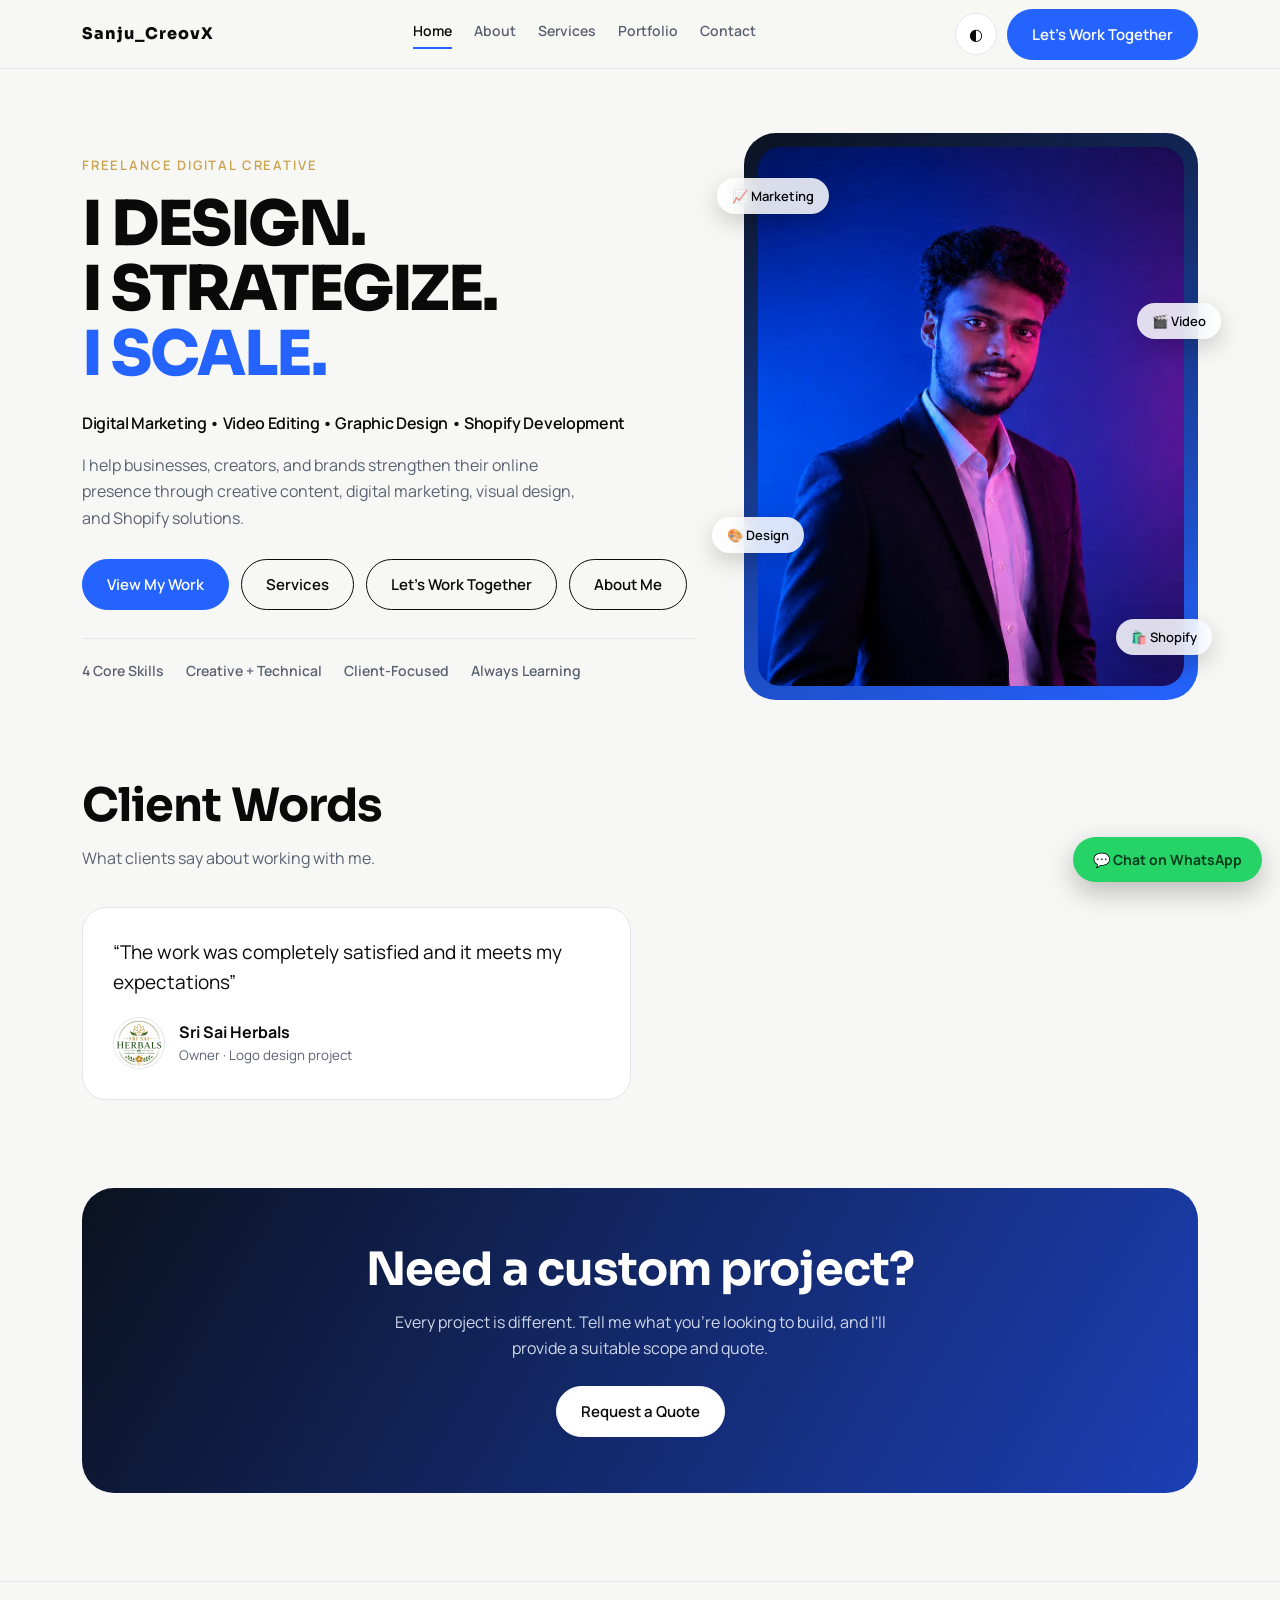
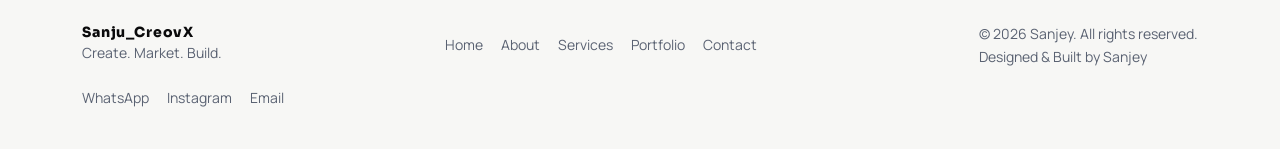
==== commit d84531d0: "Add files via upload" ====
--- a/index.html
+++ b/index.html
@@ -41,7 +41,7 @@
 <h1>I DESIGN.<br>I STRATEGIZE.<br><span>I SCALE.</span></h1>
 <h2 class="line">Digital Marketing • Video Editing • Graphic Design • Shopify Development</h2>
 <p>I help businesses, creators, and brands strengthen their online presence through creative content, digital marketing, visual design, and Shopify solutions.</p>
-<div class="ctas"><a class="btn p" href="portfolio.html">View My Work</a><a class="btn" href="contact.html">Let's Work Together</a><a class="btn" href="about.html">About Me</a></div>
+<div class="ctas"><a class="btn p" href="portfolio.html">View My Work</a><a class="btn" href="services.html">Services</a><a class="btn" href="contact.html">Let's Work Together</a><a class="btn" href="about.html">About Me</a></div>
 <div class="trust"><span>4 Core Skills</span><span>Creative + Technical</span><span>Client-Focused</span><span>Always Learning</span></div>
 </div>
 <div class="pic"><img src="sanjey-neon.webp" width="899" height="1200" alt="Sanjey, freelance digital creative, portrait in blue and magenta light" fetchpriority="high">
--- a/style.css
+++ b/style.css
@@ -82,4 +82,6 @@
 .pic img{object-position:center 18%}
 img{height:auto}.pic img{height:100%}.about img{height:auto;width:100%;aspect-ratio:1;max-height:560px}
 .proj.wip{border-style:dashed;background:transparent}.proj.wip:hover{transform:none;box-shadow:none}.proj.wip .th{background:repeating-linear-gradient(135deg,var(--card),var(--card) 10px,var(--bg) 10px,var(--bg) 20px);border:1px dashed var(--line);color:var(--mute);align-items:center;justify-content:center}
+.tools span{background:var(--card);border:1px solid var(--line);border-radius:14px;padding:10px 16px;font-weight:600;font-size:14px}.price{display:flex;flex-direction:column}.price ul{columns:1;flex:1}.price .from small{display:block;color:var(--mute);font-size:12px;letter-spacing:.08em;text-transform:uppercase}.price .from b{display:block;font:800 26px Sora;margin:2px 0 16px}.price .btn{text-align:center}.note{color:var(--mute);font-size:14px;margin:22px 0 0}
 .hg>div{min-width:0}.hero h1{font-size:clamp(32px,5.4vw,62px);line-height:1.05;white-space:nowrap}@media(max-width:860px){.hero h1{font-size:clamp(28px,8.6vw,64px)}}
+#svc .card{display:flex;flex-direction:column}#svc .card ul{flex:1}.cf{display:flex;justify-content:space-between;align-items:center;flex-wrap:wrap;gap:8px 16px}.cf .pr{font-size:14px;color:var(--mute)}.cf .pr b{font:800 17px Sora;color:var(--ink)}
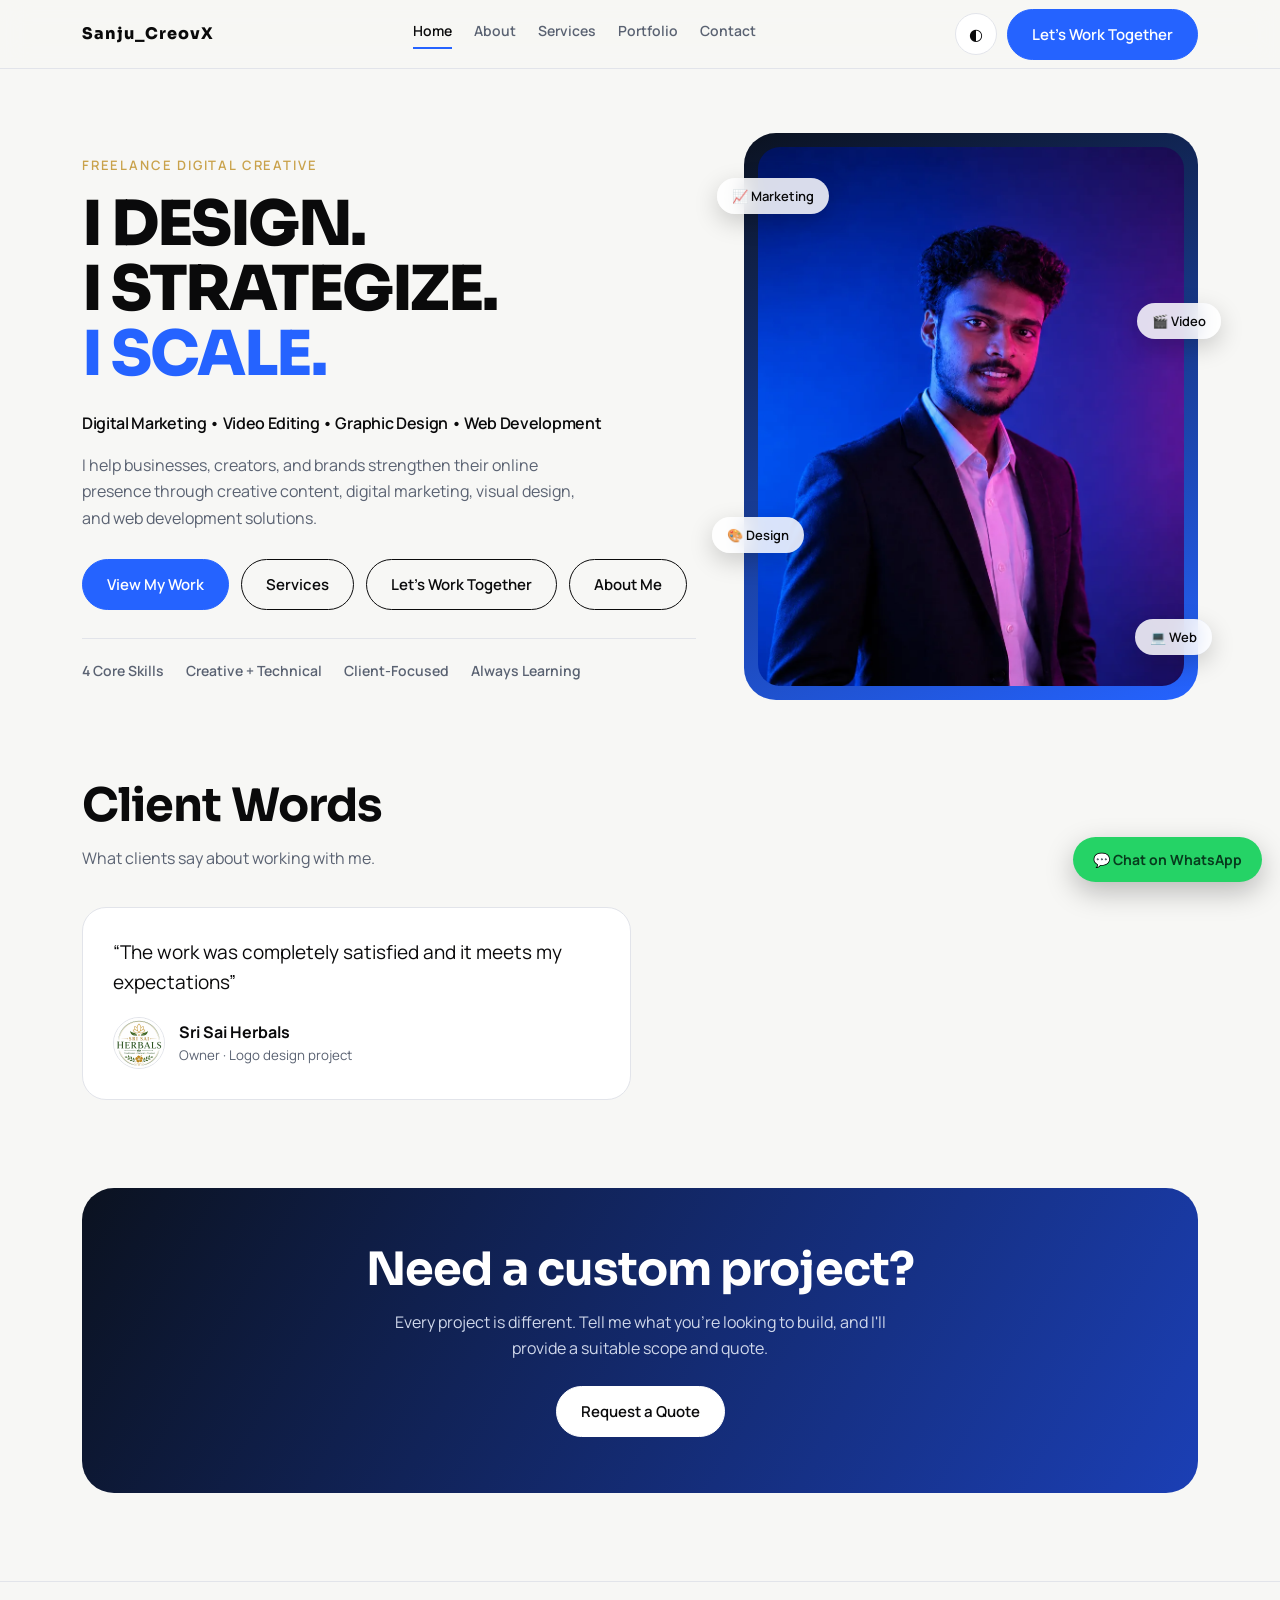
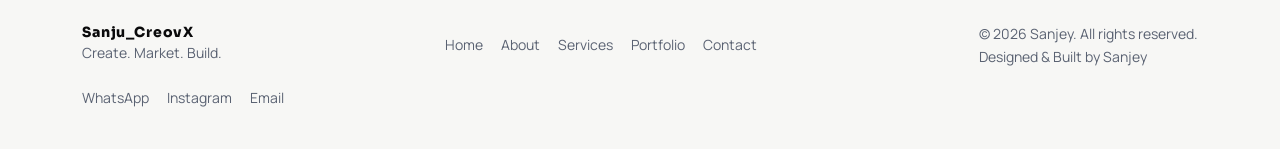
==== commit 64b9cb6d: "Add files via upload" ====
--- a/index.html
+++ b/index.html
@@ -1,31 +1,31 @@
 <!DOCTYPE html><html lang="en"><head>
 <meta charset="utf-8">
 <meta name="viewport" content="width=device-width, initial-scale=1">
-<title>Sanjey | Freelance Digital Marketing, Video Editing &amp; Shopify</title>
+<title>Sanjey | Freelance Digital Marketing, Video Editing &amp; Web Development</title>
 <link rel="preconnect" href="https://fonts.googleapis.com"><link rel="preconnect" href="https://fonts.gstatic.com" crossorigin="">
 <link href="https://fonts.googleapis.com/css2?family=Sora:wght@500;700;800&amp;family=Manrope:wght@400;500;600;700&amp;display=swap" rel="stylesheet">
 <script>try{var t=localStorage.getItem("theme");if(t)document.documentElement.dataset.theme=t}catch(e){}</script>
 <link rel="stylesheet" href="style.css">
-<meta name="description" content="Freelance digital creative offering digital marketing, video editing, graphic design and Shopify store development for brands, creators and small businesses.">
+<meta name="description" content="Freelance digital creative offering digital marketing, video editing, graphic design and web development for brands, creators and small businesses.">
 <meta name="robots" content="index,follow,max-image-preview:large">
 <meta name="theme-color" content="#0b1220">
 <link rel="canonical" href="https://sanjeyyyyy.vercel.app/">
 <meta property="og:site_name" content="Sanjey">
 <meta property="og:type" content="website">
-<meta property="og:title" content="Sanjey | Freelance Digital Marketing, Video Editing &amp; Shopify">
-<meta property="og:description" content="Freelance digital creative offering digital marketing, video editing, graphic design and Shopify store development for brands, creators and small businesses.">
+<meta property="og:title" content="Sanjey | Freelance Digital Marketing, Video Editing &amp; Web Development">
+<meta property="og:description" content="Freelance digital creative offering digital marketing, video editing, graphic design and web development for brands, creators and small businesses.">
 <meta property="og:url" content="https://sanjeyyyyy.vercel.app/">
 <meta property="og:image" content="https://sanjeyyyyy.vercel.app/og-image.png">
 <meta property="og:image:width" content="1200"><meta property="og:image:height" content="630">
 <meta property="og:locale" content="en_IN">
 <meta name="twitter:card" content="summary_large_image">
-<meta name="twitter:title" content="Sanjey | Freelance Digital Marketing, Video Editing &amp; Shopify">
-<meta name="twitter:description" content="Freelance digital creative offering digital marketing, video editing, graphic design and Shopify store development for brands, creators and small businesses.">
+<meta name="twitter:title" content="Sanjey | Freelance Digital Marketing, Video Editing &amp; Web Development">
+<meta name="twitter:description" content="Freelance digital creative offering digital marketing, video editing, graphic design and web development for brands, creators and small businesses.">
 <meta name="twitter:image" content="https://sanjeyyyyy.vercel.app/og-image.png">
 <link rel="icon" href="favicon.svg" type="image/svg+xml">
 <link rel="apple-touch-icon" href="apple-touch-icon.png">
 <link rel="preload" as="image" href="sanjey-neon.webp" fetchpriority="high">
-<script type="application/ld+json">{"@context":"https://schema.org","@graph":[{"@type":"WebSite","@id":"https://sanjeyyyyy.vercel.app/#website","url":"https://sanjeyyyyy.vercel.app/","name":"Sanjey","inLanguage":"en-IN"},{"@type":["Person","ProfessionalService"],"@id":"https://sanjeyyyyy.vercel.app/#sanjey","name":"Sanjey","url":"https://sanjeyyyyy.vercel.app/","image":"https://sanjeyyyyy.vercel.app/sanjey-neon.webp","jobTitle":"Freelance Digital Creative","description":"Freelance digital creative offering digital marketing, video editing, graphic design and Shopify store development for brands, creators and small businesses.","areaServed":"IN","knowsAbout":["Digital Marketing","Video Editing","Graphic Design","Shopify Development","Social Media Marketing","Meta Ads"],"sameAs":["https://instagram.com/Sanjuu_CreovX"],"hasOfferCatalog":{"@type":"OfferCatalog","name":"Services","itemListElement":[{"@type":"Offer","itemOffered":{"@type":"Service","name":"Digital Marketing"}},{"@type":"Offer","itemOffered":{"@type":"Service","name":"Video Editing"}},{"@type":"Offer","itemOffered":{"@type":"Service","name":"Graphic Design"}},{"@type":"Offer","itemOffered":{"@type":"Service","name":"Shopify Development"}}]}}]}</script>
+<script type="application/ld+json">{"@context":"https://schema.org","@graph":[{"@type":"WebSite","@id":"https://sanjeyyyyy.vercel.app/#website","url":"https://sanjeyyyyy.vercel.app/","name":"Sanjey","inLanguage":"en-IN"},{"@type":["Person","ProfessionalService"],"@id":"https://sanjeyyyyy.vercel.app/#sanjey","name":"Sanjey","url":"https://sanjeyyyyy.vercel.app/","image":"https://sanjeyyyyy.vercel.app/sanjey-neon.webp","jobTitle":"Freelance Digital Creative","description":"Freelance digital creative offering digital marketing, video editing, graphic design and web development for brands, creators and small businesses.","areaServed":"IN","knowsAbout":["Digital Marketing","Video Editing","Graphic Design","Web Development","Social Media Marketing","Meta Ads"],"sameAs":["https://instagram.com/Sanjuu_CreovX"],"hasOfferCatalog":{"@type":"OfferCatalog","name":"Services","itemListElement":[{"@type":"Offer","itemOffered":{"@type":"Service","name":"Digital Marketing"}},{"@type":"Offer","itemOffered":{"@type":"Service","name":"Video Editing"}},{"@type":"Offer","itemOffered":{"@type":"Service","name":"Graphic Design"}},{"@type":"Offer","itemOffered":{"@type":"Service","name":"Web Development"}}]}}]}</script>
 
 </head>
 <body>
@@ -39,13 +39,13 @@
 <div>
 <span class="tag">FREELANCE DIGITAL CREATIVE</span>
 <h1>I DESIGN.<br>I STRATEGIZE.<br><span>I SCALE.</span></h1>
-<h2 class="line">Digital Marketing • Video Editing • Graphic Design • Shopify Development</h2>
-<p>I help businesses, creators, and brands strengthen their online presence through creative content, digital marketing, visual design, and Shopify solutions.</p>
+<h2 class="line">Digital Marketing • Video Editing • Graphic Design • Web Development</h2>
+<p>I help businesses, creators, and brands strengthen their online presence through creative content, digital marketing, visual design, and web development solutions.</p>
 <div class="ctas"><a class="btn p" href="portfolio.html">View My Work</a><a class="btn" href="services.html">Services</a><a class="btn" href="contact.html">Let's Work Together</a><a class="btn" href="about.html">About Me</a></div>
 <div class="trust"><span>4 Core Skills</span><span>Creative + Technical</span><span>Client-Focused</span><span>Always Learning</span></div>
 </div>
 <div class="pic"><img src="sanjey-neon.webp" width="899" height="1200" alt="Sanjey, freelance digital creative, portrait in blue and magenta light" fetchpriority="high">
-<span class="chip c1">📈 Marketing</span><span class="chip c2">🎬 Video</span><span class="chip c3">🎨 Design</span><span class="chip c4">🛍️ Shopify</span></div>
+<span class="chip c1">📈 Marketing</span><span class="chip c2">🎬 Video</span><span class="chip c3">🎨 Design</span><span class="chip c4">💻 Web</span></div>
 </div></header>
 
 <section id="testimonials" style="padding-top:0"><div class="wrap rv">
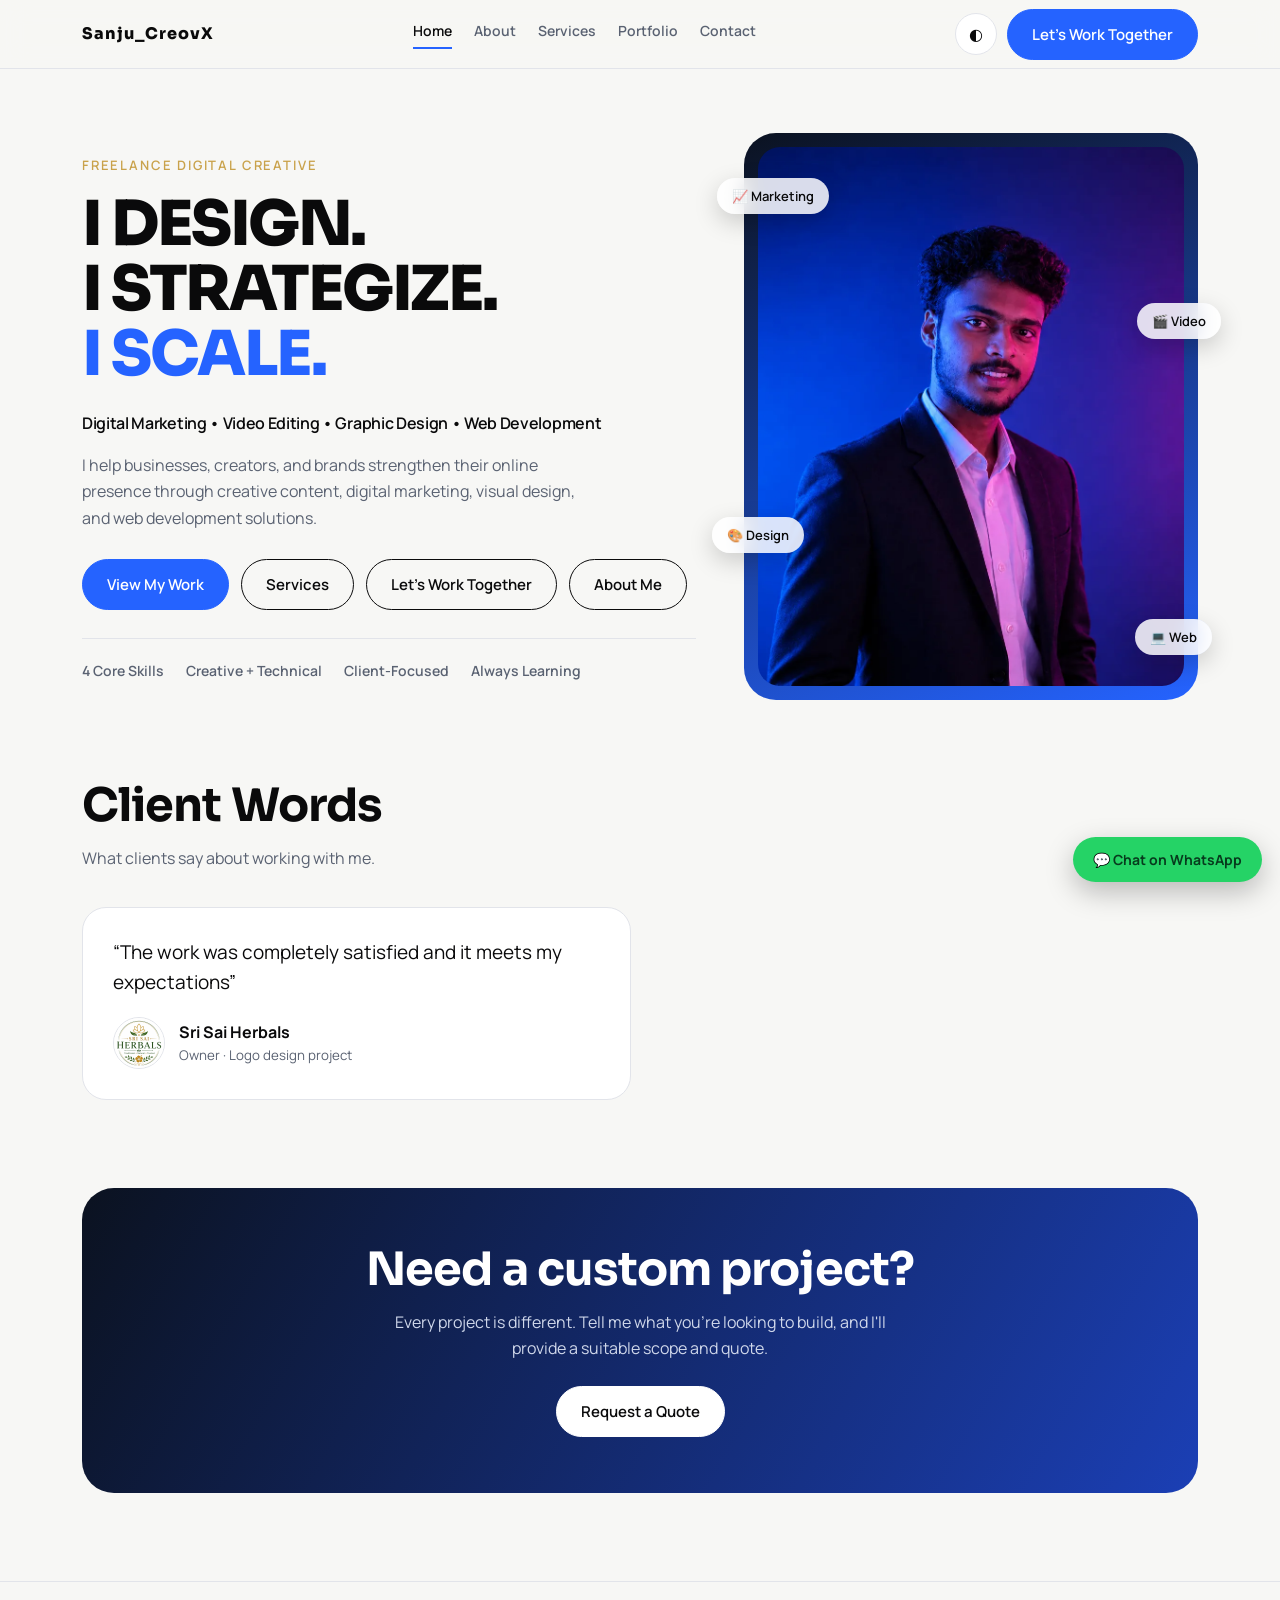
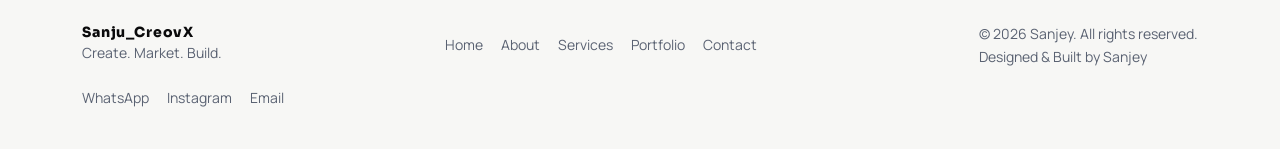
==== commit 597dfdcf: "Add files via upload" ====
--- a/index.html
+++ b/index.html
@@ -15,13 +15,13 @@
 <meta property="og:title" content="Sanjey | Freelance Digital Marketing, Video Editing &amp; Web Development">
 <meta property="og:description" content="Freelance digital creative offering digital marketing, video editing, graphic design and web development for brands, creators and small businesses.">
 <meta property="og:url" content="https://sanjeyyyyy.vercel.app/">
-<meta property="og:image" content="https://sanjeyyyyy.vercel.app/og-image.png">
+<meta property="og:image" content="https://sanjeyyyyy.vercel.app/og-image-v2.png">
 <meta property="og:image:width" content="1200"><meta property="og:image:height" content="630">
 <meta property="og:locale" content="en_IN">
 <meta name="twitter:card" content="summary_large_image">
 <meta name="twitter:title" content="Sanjey | Freelance Digital Marketing, Video Editing &amp; Web Development">
 <meta name="twitter:description" content="Freelance digital creative offering digital marketing, video editing, graphic design and web development for brands, creators and small businesses.">
-<meta name="twitter:image" content="https://sanjeyyyyy.vercel.app/og-image.png">
+<meta name="twitter:image" content="https://sanjeyyyyy.vercel.app/og-image-v2.png">
 <link rel="icon" href="favicon.svg" type="image/svg+xml">
 <link rel="apple-touch-icon" href="apple-touch-icon.png">
 <link rel="preload" as="image" href="sanjey-neon.webp" fetchpriority="high">
